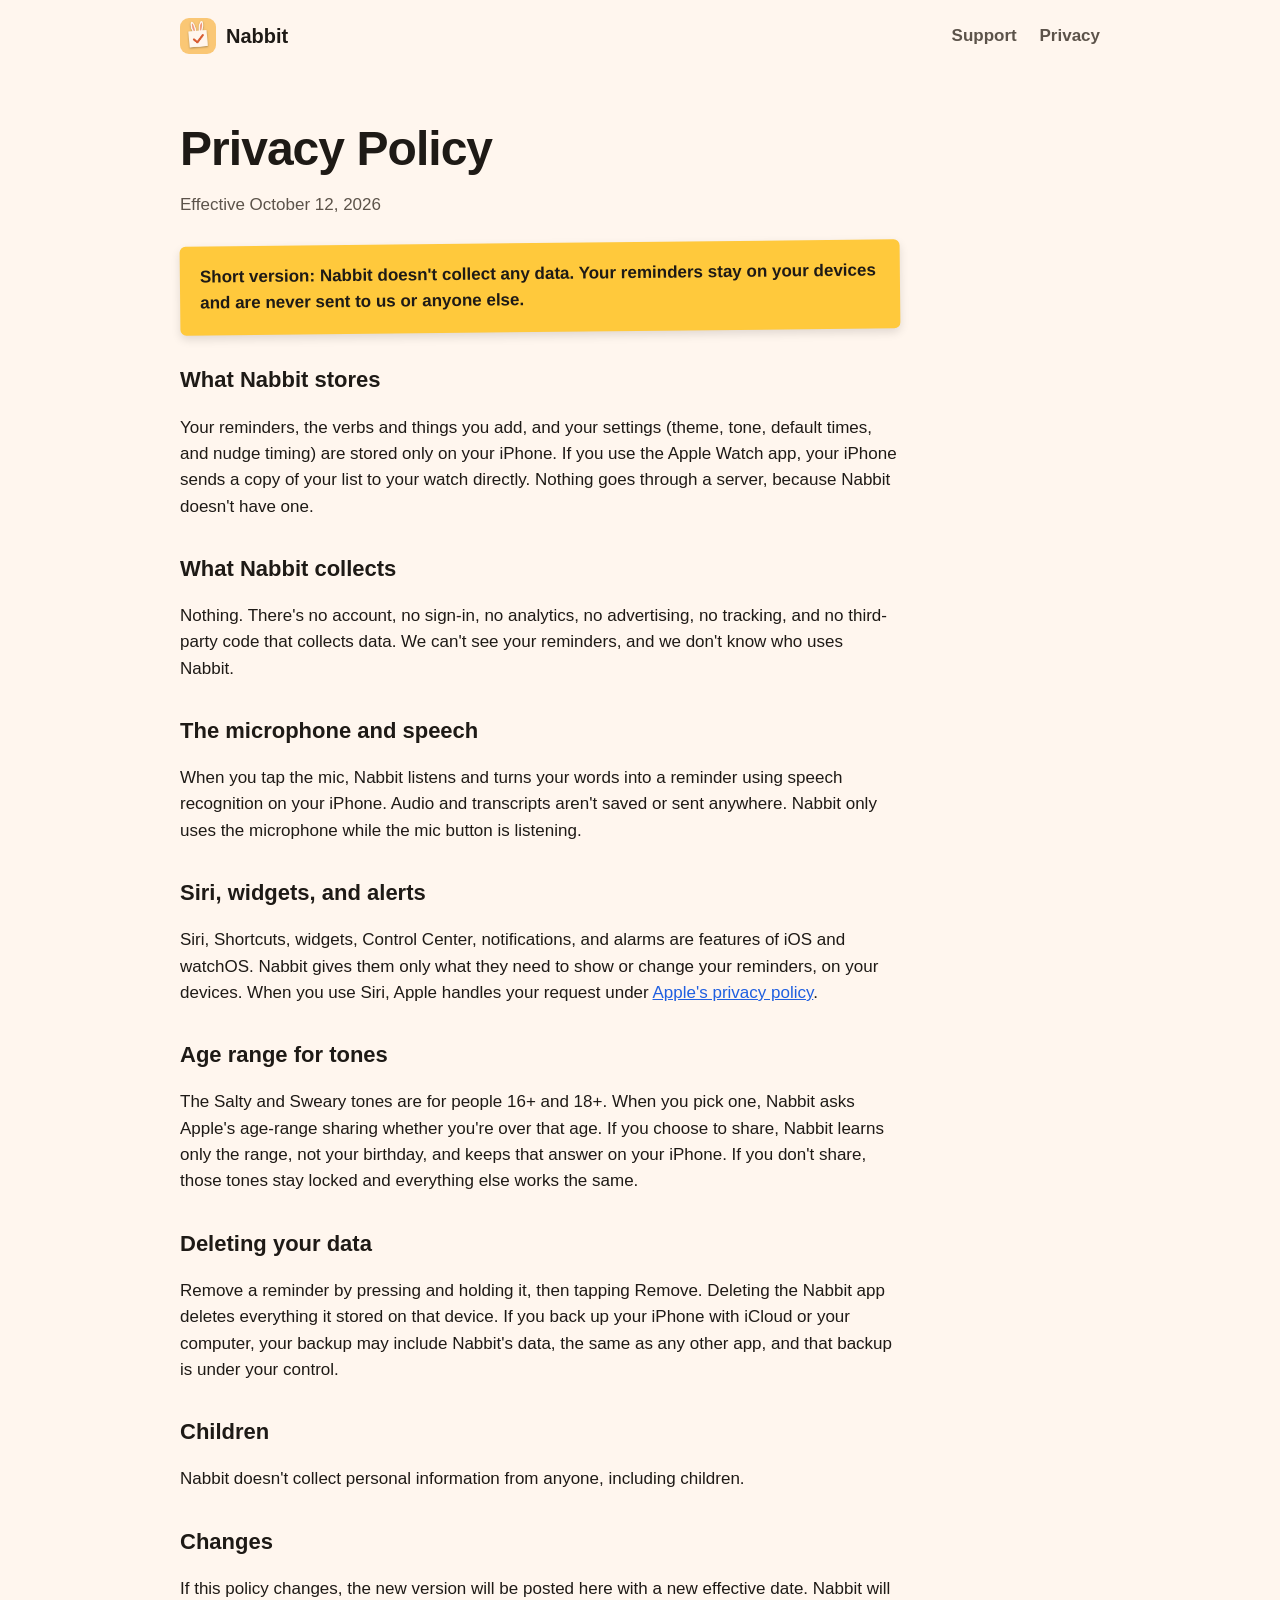
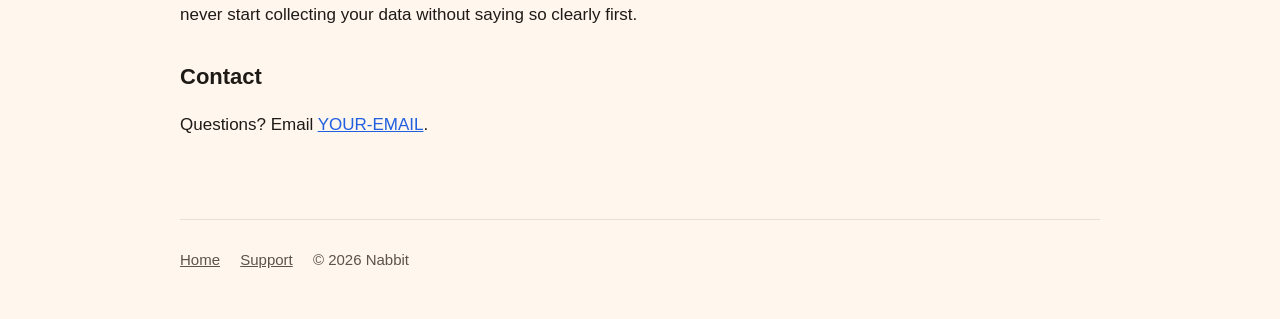
==== docs/privacy.html @ 915bb7e6 "Add the Nabbit website for GitHub Pages docs/ holds a marketing page, the privacy policy, and a supp" ====
<!doctype html>
<html lang="en">
<head>
  <meta charset="utf-8">
  <meta name="viewport" content="width=device-width, initial-scale=1">
  <title>Nabbit Privacy Policy</title>
  <meta name="description" content="Nabbit doesn't collect any data. Your reminders stay on your devices.">
  <meta name="theme-color" content="#FFC93C">
  <link rel="icon" href="assets/icon.png">
  <link rel="apple-touch-icon" href="assets/apple-touch-icon.png">
  <link rel="stylesheet" href="style.css">
</head>
<body>
  <div class="wrap">
    <header class="top">
      <a class="brand" href="./"><img src="assets/icon.png" alt="">Nabbit</a>
      <nav>
        <a href="support.html">Support</a>
        <a href="privacy.html">Privacy</a>
      </nav>
    </header>

    <main class="prose">
      <h1>Privacy Policy</h1>
      <p class="updated">Effective October 12, 2026</p>

      <p class="callout">Short version: Nabbit doesn't collect any data. Your reminders stay on
        your devices and are never sent to us or anyone else.</p>

      <h2>What Nabbit stores</h2>
      <p>Your reminders, the verbs and things you add, and your settings (theme, tone, default
        times, and nudge timing) are stored only on your iPhone. If you use the Apple Watch app,
        your iPhone sends a copy of your list to your watch directly. Nothing goes through a
        server, because Nabbit doesn't have one.</p>

      <h2>What Nabbit collects</h2>
      <p>Nothing. There's no account, no sign-in, no analytics, no advertising, no tracking, and
        no third-party code that collects data. We can't see your reminders, and we don't know who
        uses Nabbit.</p>

      <h2>The microphone and speech</h2>
      <p>When you tap the mic, Nabbit listens and turns your words into a reminder using speech
        recognition on your iPhone. Audio and transcripts aren't saved or sent anywhere. Nabbit
        only uses the microphone while the mic button is listening.</p>

      <h2>Siri, widgets, and alerts</h2>
      <p>Siri, Shortcuts, widgets, Control Center, notifications, and alarms are features of iOS
        and watchOS. Nabbit gives them only what they need to show or change your reminders, on
        your devices. When you use Siri, Apple handles your request under
        <a href="https://www.apple.com/legal/privacy/">Apple's privacy policy</a>.</p>

      <h2>Age range for tones</h2>
      <p>The Salty and Sweary tones are for people 16+ and 18+. When you pick one, Nabbit asks
        Apple's age-range sharing whether you're over that age. If you choose to share, Nabbit
        learns only the range, not your birthday, and keeps that answer on your iPhone. If you
        don't share, those tones stay locked and everything else works the same.</p>

      <h2>Deleting your data</h2>
      <p>Remove a reminder by pressing and holding it, then tapping Remove. Deleting the Nabbit
        app deletes everything it stored on that device. If you back up your iPhone with iCloud or
        your computer, your backup may include Nabbit's data, the same as any other app, and that
        backup is under your control.</p>

      <h2>Children</h2>
      <p>Nabbit doesn't collect personal information from anyone, including children.</p>

      <h2>Changes</h2>
      <p>If this policy changes, the new version will be posted here with a new effective date.
        Nabbit will never start collecting your data without saying so clearly first.</p>

      <h2>Contact</h2>
      <p>Questions? Email <a href="mailto:YOUR-EMAIL">YOUR-EMAIL</a>.</p>
    </main>

    <footer>
      <a href="./">Home</a>
      <a href="support.html">Support</a>
      <span>© 2026 Nabbit</span>
    </footer>
  </div>
</body>
</html>
---- docs/style.css ----
/* Nabbit site. Colors are the Primary theme; text is the app's warm ink and paper. */
:root {
  --yellow: #FFC93C;
  --blue: #3D7BFF;
  --coral: #FF5A5F;
  --navy: #14213D;
  --teal: #2EC4B6;
  --ink: #1E1A16;
  --paper: #FFF6EE;

  --bg: var(--paper);
  --text: var(--ink);
  --muted: #5C534A;
  --card: #FFFFFF;
  --line: #EADFD3;
  --link: #1F5FE0;
}

@media (prefers-color-scheme: dark) {
  :root {
    --bg: #17130F;
    --text: var(--paper);
    --muted: #C9BCAE;
    --card: #231D18;
    --line: #3A3129;
    --link: #8DB2FF;
  }
}

* { box-sizing: border-box; }

html { -webkit-text-size-adjust: 100%; }

body {
  margin: 0;
  background: var(--bg);
  color: var(--text);
  font: 17px/1.55 -apple-system, BlinkMacSystemFont, "SF Pro Text", "Segoe UI", Roboto, Helvetica, Arial, sans-serif;
}

a { color: var(--link); }

.wrap {
  max-width: 960px;
  margin: 0 auto;
  padding: 0 20px;
}

/* Header */
.top {
  display: flex;
  align-items: center;
  justify-content: space-between;
  gap: 16px;
  padding: 18px 0;
}
.brand {
  display: flex;
  align-items: center;
  gap: 10px;
  font-weight: 800;
  font-size: 20px;
  color: var(--text);
  text-decoration: none;
}
.brand img { width: 36px; height: 36px; border-radius: 9px; }
.top nav a {
  margin-left: 18px;
  color: var(--muted);
  text-decoration: none;
  font-weight: 600;
}
.top nav a:hover { color: var(--text); }

/* Hero */
.hero {
  display: grid;
  grid-template-columns: 1.2fr 1fr;
  gap: 40px;
  align-items: center;
  padding: 40px 0 56px;
}
.hero h1 {
  font-size: clamp(40px, 7vw, 64px);
  line-height: 1.02;
  letter-spacing: -0.02em;
  margin: 0 0 16px;
}
.hero p.lede {
  font-size: 20px;
  color: var(--muted);
  margin: 0 0 28px;
}
.badge {
  display: inline-block;
  padding: 14px 22px;
  border-radius: 12px;
  background: var(--ink);
  color: var(--paper);
  font-weight: 700;
  text-decoration: none;
}
@media (prefers-color-scheme: dark) {
  .badge { background: var(--paper); color: var(--ink); }
}
.small { font-size: 14px; color: var(--muted); margin-top: 10px; }

/* Sticky notes */
.board {
  position: relative;
  display: grid;
  gap: 14px;
}
.note {
  padding: 22px 20px;
  border-radius: 6px;
  font-weight: 800;
  font-size: 26px;
  box-shadow: 0 6px 14px rgba(0, 0, 0, 0.16);
}
.note small {
  display: block;
  font-size: 13px;
  font-weight: 700;
  letter-spacing: 0.06em;
  text-transform: uppercase;
  opacity: 0.8;
  margin-bottom: 4px;
}
.note.yellow { background: var(--yellow); color: var(--ink); transform: rotate(-2deg); }
.note.blue   { background: var(--blue);   color: var(--ink); transform: rotate(1.5deg); margin-left: 24px; }
.note.coral  { background: var(--coral);  color: var(--ink); transform: rotate(-1deg); margin-left: 8px; }

/* Sections */
section { padding: 48px 0; border-top: 1px solid var(--line); }
section h2 {
  font-size: clamp(28px, 4.5vw, 38px);
  letter-spacing: -0.01em;
  margin: 0 0 8px;
}
section p.sub { color: var(--muted); margin: 0 0 28px; font-size: 19px; }

.grid {
  display: grid;
  grid-template-columns: repeat(3, 1fr);
  gap: 16px;
}
.card {
  background: var(--card);
  border: 1px solid var(--line);
  border-radius: 14px;
  padding: 20px;
}
.card h3 { margin: 0 0 6px; font-size: 19px; }
.card p { margin: 0; color: var(--muted); }
.dot {
  display: inline-block;
  width: 12px; height: 12px;
  border-radius: 3px;
  margin-right: 8px;
  vertical-align: 1px;
}

/* Alert mock */
.alert {
  background: var(--navy);
  color: var(--paper);
  border-radius: 22px;
  padding: 28px;
  max-width: 360px;
}
.alert .task { font-size: 34px; font-weight: 800; line-height: 1.1; margin: 0 0 6px; }
.alert .line { opacity: 0.85; margin: 0 0 20px; }
.alert .buttons { display: grid; gap: 10px; }
.alert .buttons span {
  display: block;
  text-align: center;
  padding: 12px;
  border-radius: 12px;
  font-weight: 800;
  color: var(--ink);
}
.alert .row { display: grid; grid-template-columns: 1fr 1fr; gap: 10px; }
.split {
  display: grid;
  grid-template-columns: 1fr 1fr;
  gap: 40px;
  align-items: center;
}
.nudges { list-style: none; padding: 0; margin: 0; }
.nudges li {
  padding: 12px 0;
  border-bottom: 1px solid var(--line);
}
.nudges li b { display: block; }
.nudges li span { color: var(--muted); }

/* Prose pages (privacy, support) */
.prose { max-width: 720px; padding: 24px 0 64px; }
.prose h1 { font-size: clamp(34px, 6vw, 48px); margin: 16px 0 6px; letter-spacing: -0.02em; }
.prose h2 { font-size: 22px; margin: 32px 0 8px; }
.prose .updated { color: var(--muted); margin: 0 0 24px; }
.prose details {
  background: var(--card);
  border: 1px solid var(--line);
  border-radius: 12px;
  padding: 14px 18px;
  margin: 10px 0;
}
.prose summary { font-weight: 700; cursor: pointer; }
.prose details p { color: var(--muted); margin: 10px 0 0; }
.callout {
  background: var(--yellow);
  color: var(--ink);
  border-radius: 6px;
  padding: 18px 20px;
  font-weight: 700;
  transform: rotate(-0.6deg);
  box-shadow: 0 4px 10px rgba(0, 0, 0, 0.12);
}

/* Footer */
footer {
  border-top: 1px solid var(--line);
  padding: 28px 0 48px;
  color: var(--muted);
  font-size: 15px;
}
footer a { color: var(--muted); margin-right: 16px; }

@media (max-width: 760px) {
  .hero, .split { grid-template-columns: 1fr; gap: 28px; }
  .grid { grid-template-columns: 1fr; }
  .top nav a { margin-left: 12px; }
  .note.blue { margin-left: 12px; }
  .board { padding-right: 10px; }
}
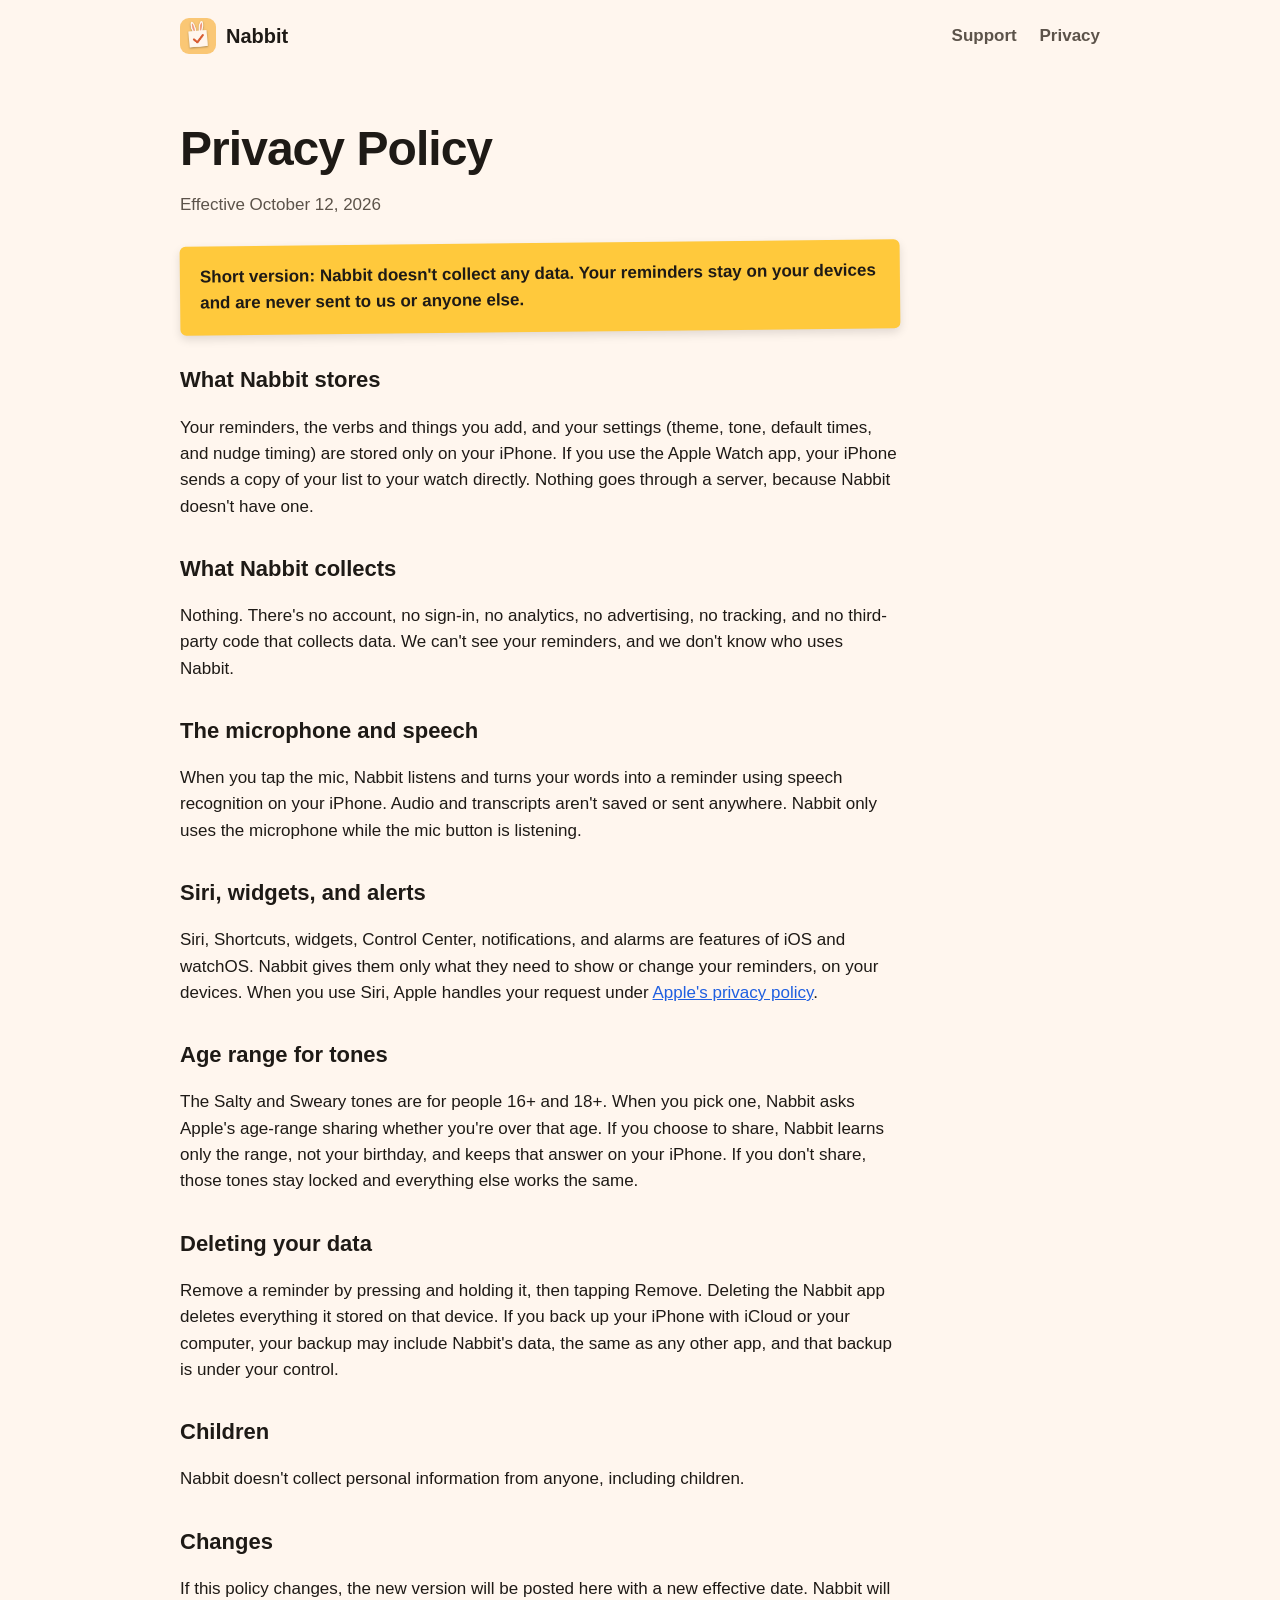
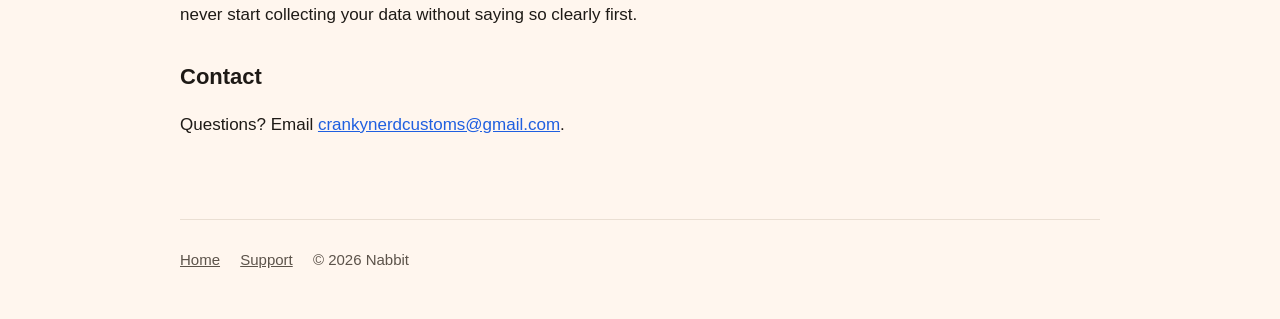
==== commit 75955871: "Use crankynerdcustoms@gmail.com as the support and privacy contact Co-Authored-By: Claude Opus 5.5 <" ====
--- a/docs/privacy.html
+++ b/docs/privacy.html
@@ -69,7 +69,7 @@
         Nabbit will never start collecting your data without saying so clearly first.</p>
 
       <h2>Contact</h2>
-      <p>Questions? Email <a href="mailto:YOUR-EMAIL">YOUR-EMAIL</a>.</p>
+      <p>Questions? Email <a href="mailto:crankynerdcustoms@gmail.com">crankynerdcustoms@gmail.com</a>.</p>
     </main>
 
     <footer>
